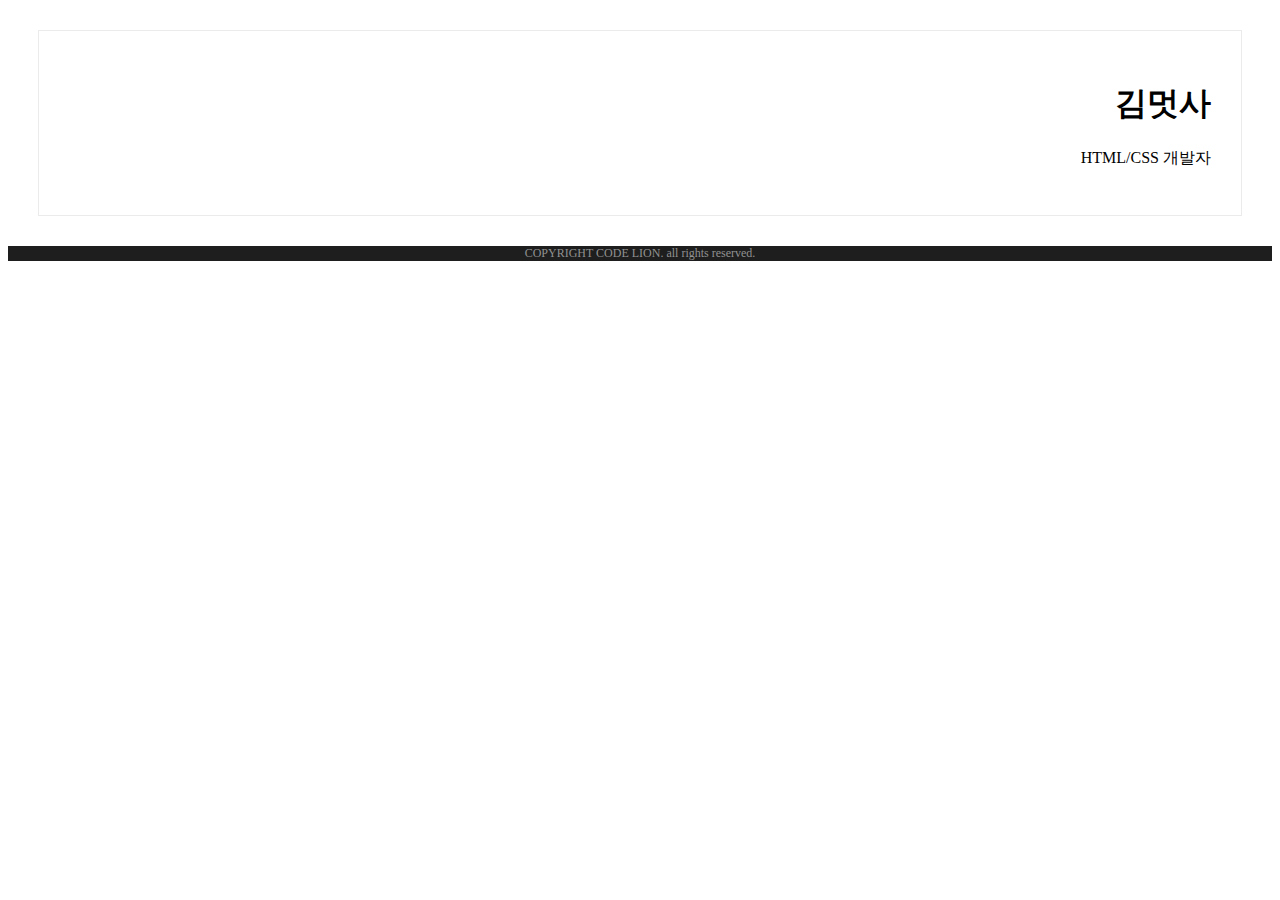
==== index.html @ 8770b238 "study" ====
<!DOCTYPE html>
<html>
  <head>
    <meta charset="utf-8">
    <link rel="stylesheet", href="codelion.css">
  </head>
  <body>
    <div class="mainbox">
      <h1>김멋사</h1>
      <p>HTML/CSS 개발자</p>
    </div>
    <footer>
      COPYRIGHT CODE LION. all rights reserved.
    </footer>
  </body>
</html>
---- codelion.css ----
footer {
  text-align: center;
  background-color: #1e1e1e;
  font-size: 12px;
  color: #919191;
}

.mainbox {
  width=610px;
  margin-left: auto;
  margin-right: auto;
  border: 1px solid #ebebeb;
  text-align: right;
  padding: 30px;
  margin: 30px;
}
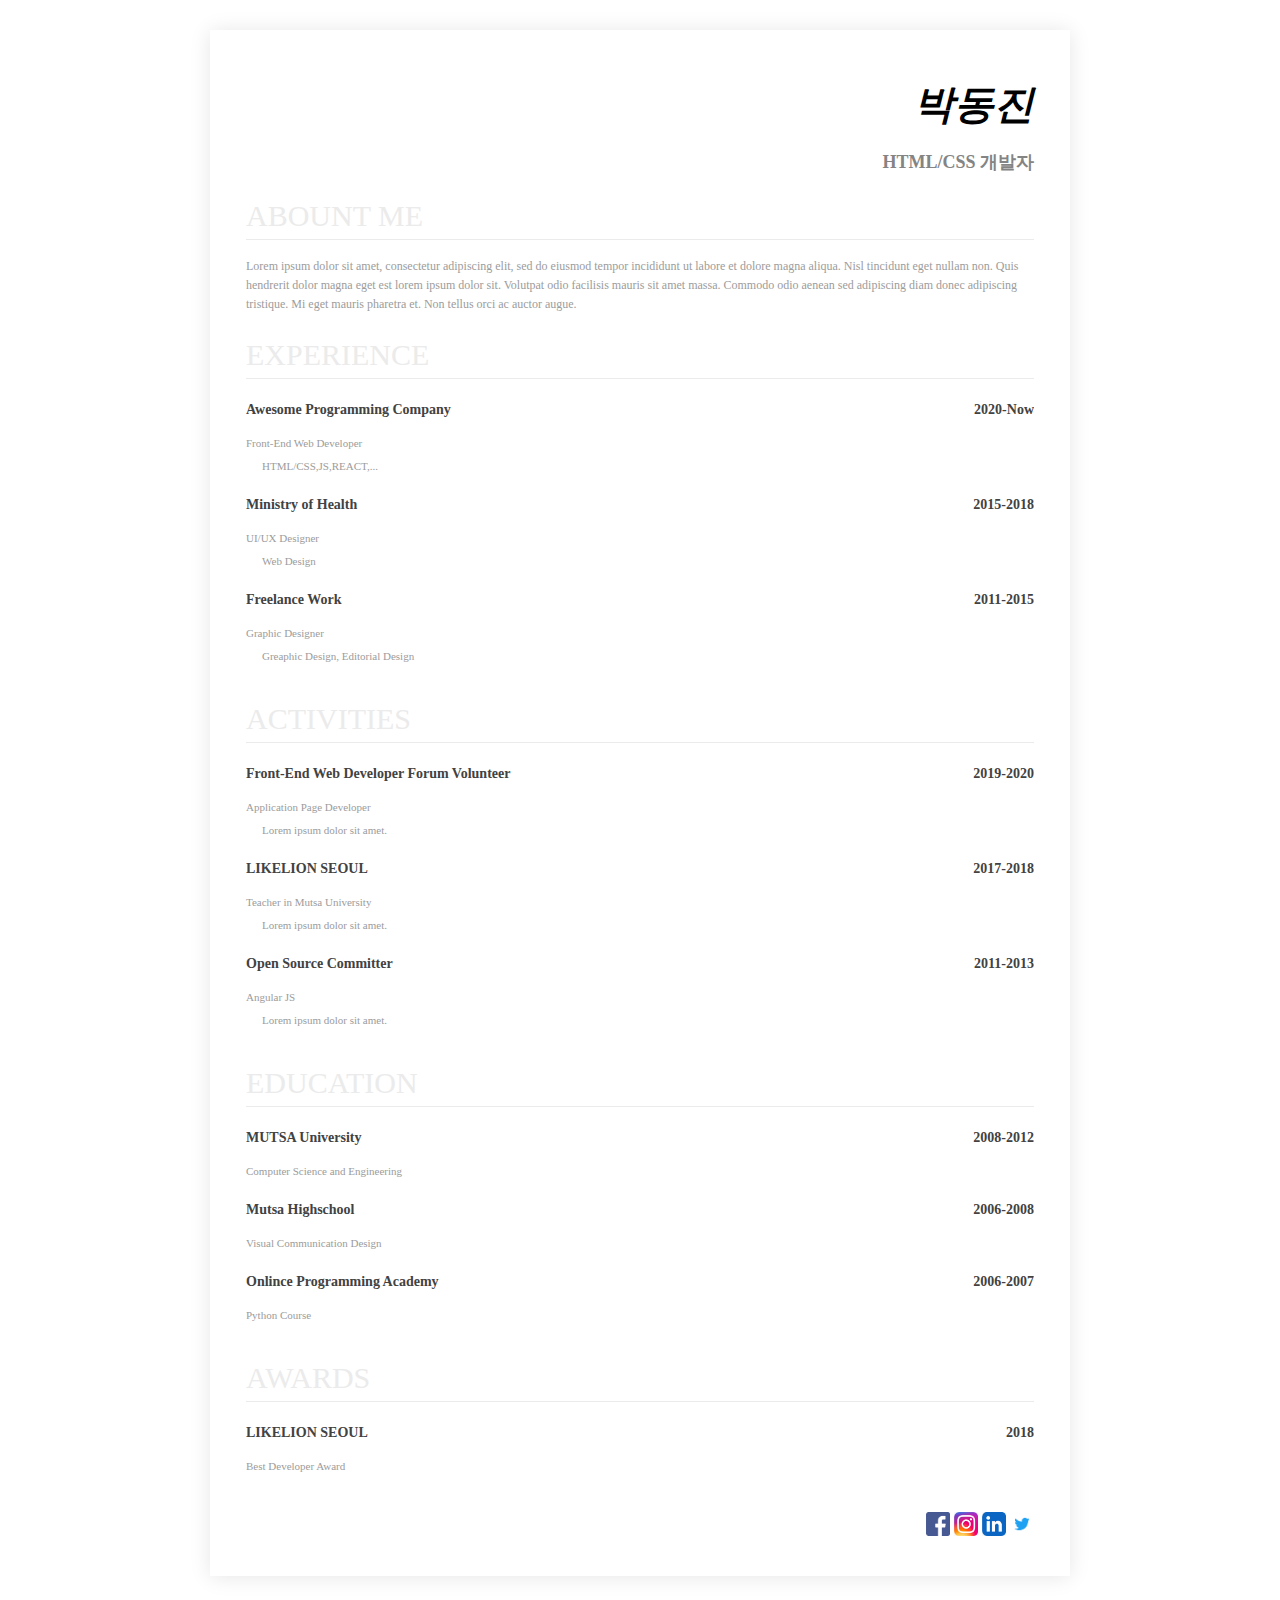
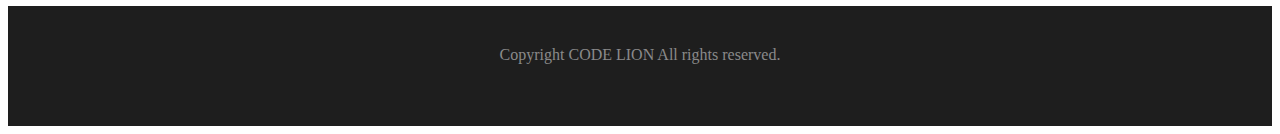
==== commit 734bceb8: "study" ====
--- a/index.html
+++ b/index.html
@@ -2,15 +2,100 @@
 <html>
   <head>
     <meta charset="utf-8">
-    <link rel="stylesheet", href="codelion.css">
+    <title>박동진의 이력서</title>
+    <link rel="stylesheet" href="codelion.css">
   </head>
   <body>
     <div class="mainbox">
-      <h1>김멋사</h1>
-      <p>HTML/CSS 개발자</p>
+      <section class="topbox">
+        <h1>박동진</h1>
+        <p class="subtop">HTML/CSS 개발자</p>
+      </section>
+      <section class="middlebox">
+        <h2>ABOUNT ME</h2>
+        <p class="abme">Lorem ipsum dolor sit amet, consectetur adipiscing elit, sed do eiusmod tempor incididunt ut labore et dolore magna aliqua. Nisl tincidunt eget nullam non. Quis hendrerit dolor magna eget est lorem ipsum dolor sit. Volutpat odio facilisis mauris sit amet massa. Commodo odio aenean sed adipiscing diam donec adipiscing tristique. Mi eget mauris pharetra et. Non tellus orci ac auctor augue.</p>
+      </section>
+      <section class="middlebox">
+        <h2>EXPERIENCE</h2>
+        <div class="middle-sub">
+          <section class="ms-wrap">
+            <p class="ms-name">Awesome Programming Company</p>
+            <p class="ms-year">2020-Now</p>
+          </section>
+          <p>Front-End Web Developer</p>
+          <p class="ms-sub">HTML/CSS,JS,REACT,...</p>
+          <section class="ms-wrap">
+            <p class="ms-name">Ministry of Health</p>
+            <p class="ms-year">2015-2018</p>
+          </section>
+          <p>UI/UX Designer</p>
+          <p class="ms-sub">Web Design</p>
+          <section class="ms-wrap">
+            <p class="ms-name">Freelance Work</p>
+            <p class="ms-year">2011-2015</p>
+          </section>
+          <p>Graphic Designer</p>
+          <p class="ms-sub">Greaphic Design, Editorial Design</p>
+        </div>
+
+        <h2>ACTIVITIES</h2>
+        <div class="middle-sub">
+          <section class="ms-wrap">
+            <p class="ms-name">Front-End Web Developer Forum Volunteer</p>
+            <p class="ms-year">2019-2020</p>
+          </section>
+          <p>Application Page Developer</p>
+          <p class="ms-sub">Lorem ipsum dolor sit amet.</p>
+          <section class="ms-wrap">
+            <p class="ms-name">LIKELION SEOUL</p>
+            <p class="ms-year">2017-2018</p>
+          </section>
+          <p>Teacher in Mutsa University</p>
+          <p class="ms-sub">Lorem ipsum dolor sit amet.</p>
+          <section class="ms-wrap">
+            <p class="ms-name">Open Source Committer</p>
+            <p class="ms-year">2011-2013</p>
+          </section>
+          <p>Angular JS</p>
+          <p class="ms-sub">Lorem ipsum dolor sit amet.</p>
+        </div>
+
+      <h2>EDUCATION</h2>
+      <div class="middle-sub">
+        <section class="ms-wrap">
+          <p class="ms-name">MUTSA University</p>
+          <p class="ms-year">2008-2012</p>
+        </section>
+        <p>Computer Science and Engineering</p>
+        <section class="ms-wrap">
+          <p class="ms-name">Mutsa Highschool</p>
+          <p class="ms-year">2006-2008</p>
+        </section>
+        <p>Visual Communication Design</p>
+        <section class="ms-wrap">
+          <p class="ms-name">Onlince Programming Academy</p>
+          <p class="ms-year">2006-2007</p>
+        </section>
+        <p>Python Course</p>
+      </div>
+
+      <h2>AWARDS</h2>
+      <div class="middle-sub">
+        <section class="ms-wrap">
+          <p class="ms-name">LIKELION SEOUL</p>
+          <p class="ms-year">2018</p>
+        </section>
+        <p>Best Developer Award</p>
+      </div>
+      <div class="sns">
+        <a href="http://facebook.com"><img class="sns-img" src="img/facebook.png"></a>
+        <a href="http://instagram.com"><img class="sns-img" src="img/insta.png"></a>
+        <a href="http://linked-in.com"><img class="sns-img" src="img/linked-in.png"></a>
+        <a href="http://twitter.com"><img class="sns-img" src="img/twitter.png"></a>
+      </div>
     </div>
-    <footer>
-      COPYRIGHT CODE LION. all rights reserved.
-    </footer>
+
+
+    <footer>Copyright CODE LION All rights reserved.</footer>
   </body>
 </html>
--- a/codelion.css
+++ b/codelion.css
@@ -1,16 +1,93 @@
+
+h1 {
+  font-size: 40px;
+  font-style: italic;
+  margin-bottom: 12px;
+}
+
+h2 {
+  border-bottom: 1px solid #EBEBEB;
+  color: #EBEBEB;
+  font-size: 30px;
+  font-weight: lighter;
+  padding-bottom: 6px;
+}
+
 footer {
+  color: #8A8A8A;
+  background-color: #1E1E1E;
+  height: 80px;
   text-align: center;
-  background-color: #1e1e1e;
-  font-size: 12px;
-  color: #919191;
+  padding-top:40px;
 }
 
 .mainbox {
-  width=610px;
+  width: 820px;
+  padding: 20px;
+  margin: 30px;
+  margin-right: auto;
   margin-left: auto;
-  margin-right: auto;
-  border: 1px solid #ebebeb;
+  box-shadow: 0 1px 20px 0 rgba(0, 0, 0, 0.1);
+}
+
+.topbox {
   text-align: right;
-  padding: 30px;
-  margin: 30px;
+  margin: 16px;
 }
+
+
+.subtop {
+  color: #848484;
+  font-weight: bold;
+  font-size: 18px;
+}
+
+.middlebox {
+  margin: 16px;
+}
+
+.abme {
+  color: #9C9C9C;
+  font-size: 12px;
+  line-height: 19px;
+  margin-top: -8px;
+}
+
+.middle-sub {
+  margin-top: -16px;
+  font-size: 11px;
+  color: #9C9C9C;
+  margin-bottom: 40px;
+}
+
+.ms-name {
+  font-size:14px;
+  font-weight: bold;
+  float: left;
+  color: #424242;
+}
+
+.ms-year {
+  font-size:14px;
+  font-weight: bold;
+  float: right;
+  color: #424242;
+}
+
+.ms-wrap {
+  overflow: hidden;
+  margin-bottom: -6px;
+}
+
+.ms-sub {
+  padding-left: 16px;
+}
+
+.sns {
+  text-align: right;
+}
+
+.sns-img {
+  width: 24px;
+  height: 24px;
+}
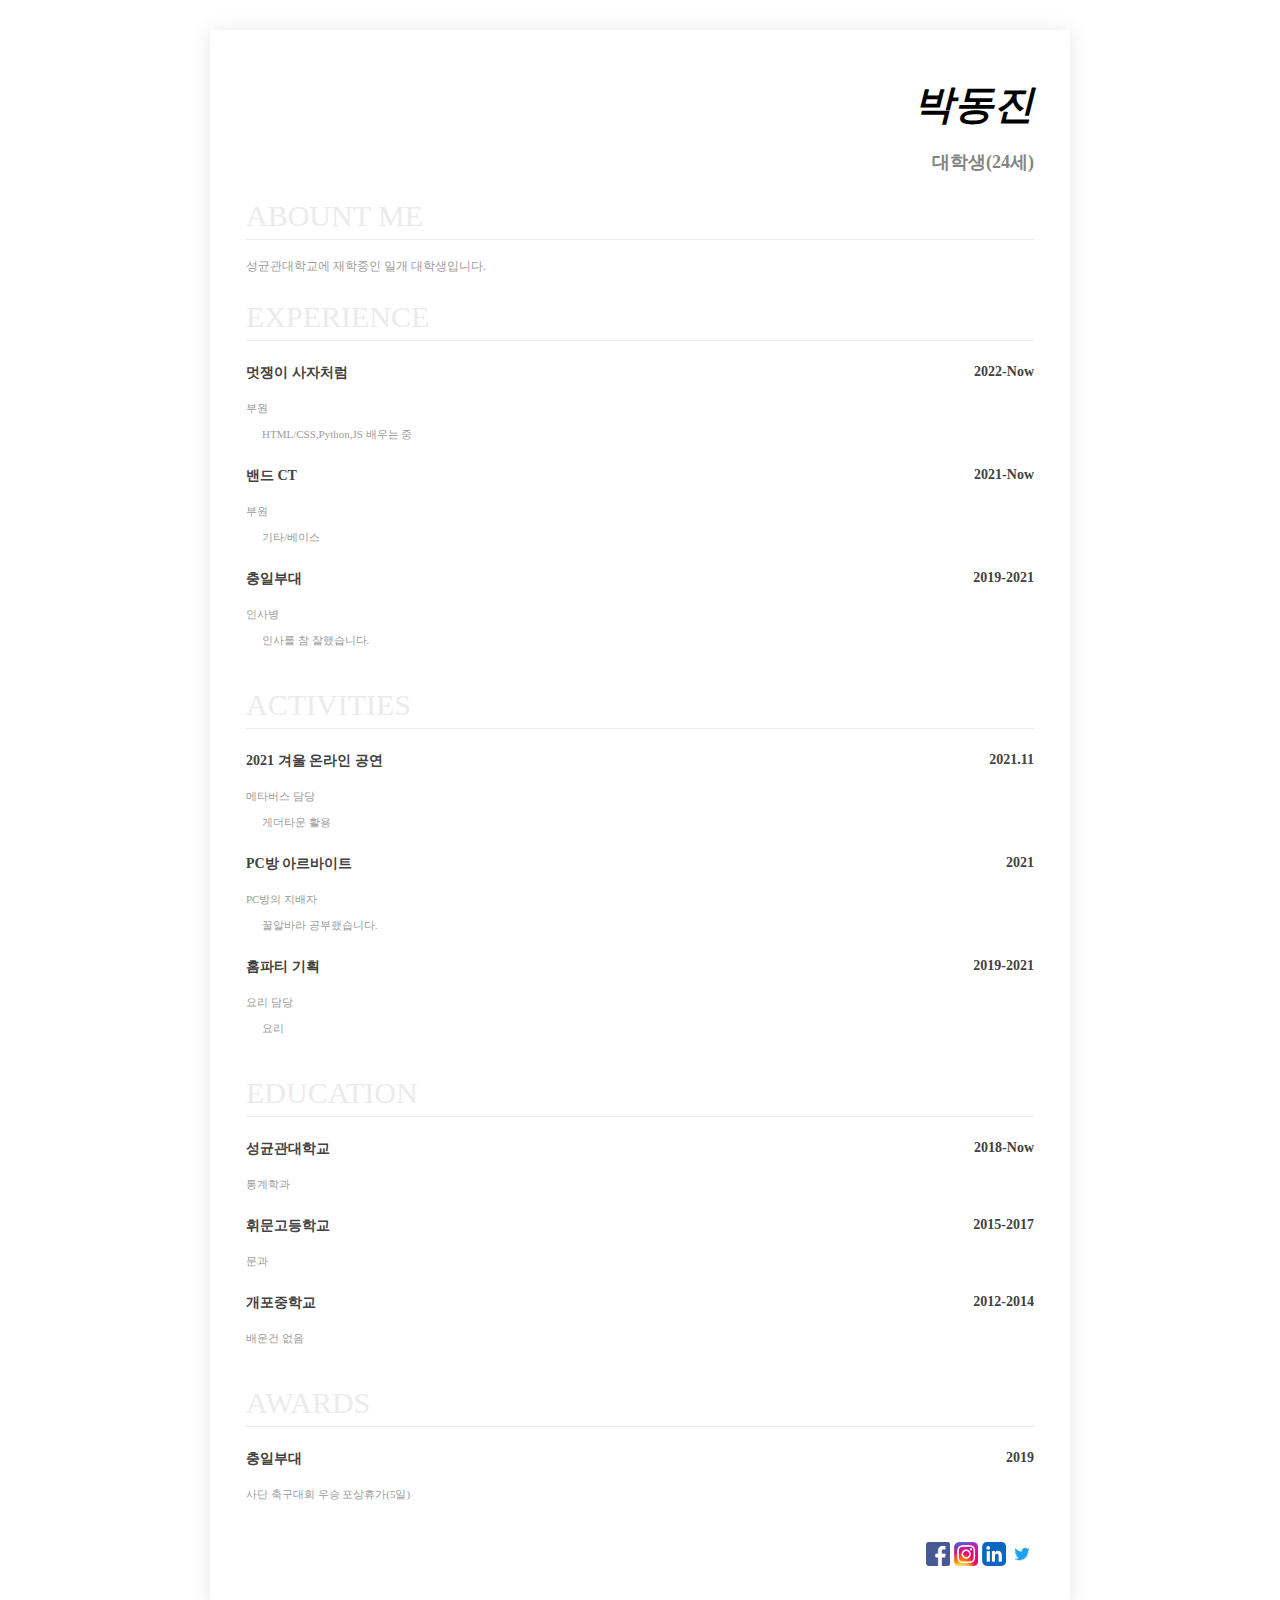
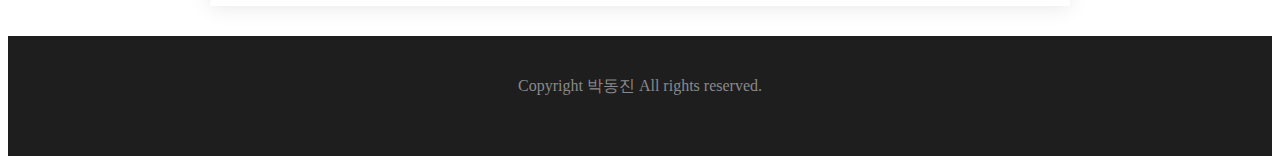
==== commit badbe38f: "study" ====
--- a/index.html
+++ b/index.html
@@ -9,83 +9,84 @@
     <div class="mainbox">
       <section class="topbox">
         <h1>박동진</h1>
-        <p class="subtop">HTML/CSS 개발자</p>
+        <p class="subtop">대학생(24세)</p>
       </section>
       <section class="middlebox">
         <h2>ABOUNT ME</h2>
-        <p class="abme">Lorem ipsum dolor sit amet, consectetur adipiscing elit, sed do eiusmod tempor incididunt ut labore et dolore magna aliqua. Nisl tincidunt eget nullam non. Quis hendrerit dolor magna eget est lorem ipsum dolor sit. Volutpat odio facilisis mauris sit amet massa. Commodo odio aenean sed adipiscing diam donec adipiscing tristique. Mi eget mauris pharetra et. Non tellus orci ac auctor augue.</p>
+        <p class="abme">성균관대학교에 재학중인 일개 대학생입니다.</p>
       </section>
       <section class="middlebox">
         <h2>EXPERIENCE</h2>
         <div class="middle-sub">
           <section class="ms-wrap">
-            <p class="ms-name">Awesome Programming Company</p>
-            <p class="ms-year">2020-Now</p>
+            <p class="ms-name">멋쟁이 사자처럼</p>
+            <p class="ms-year">2022-Now</p>
           </section>
-          <p>Front-End Web Developer</p>
-          <p class="ms-sub">HTML/CSS,JS,REACT,...</p>
+          <p>부원</p>
+          <p class="ms-sub">HTML/CSS,Python,JS 배우는 중</p>
           <section class="ms-wrap">
-            <p class="ms-name">Ministry of Health</p>
-            <p class="ms-year">2015-2018</p>
+            <p class="ms-name">밴드 CT</p>
+            <p class="ms-year">2021-Now</p>
           </section>
-          <p>UI/UX Designer</p>
-          <p class="ms-sub">Web Design</p>
+          <p>부원</p>
+          <p class="ms-sub">기타/베이스</p>
           <section class="ms-wrap">
-            <p class="ms-name">Freelance Work</p>
-            <p class="ms-year">2011-2015</p>
+            <p class="ms-name">충일부대</p>
+            <p class="ms-year">2019-2021</p>
           </section>
-          <p>Graphic Designer</p>
-          <p class="ms-sub">Greaphic Design, Editorial Design</p>
+          <p>인사병</p>
+          <p class="ms-sub">인사를 참 잘했습니다.</p>
         </div>
 
         <h2>ACTIVITIES</h2>
         <div class="middle-sub">
           <section class="ms-wrap">
-            <p class="ms-name">Front-End Web Developer Forum Volunteer</p>
-            <p class="ms-year">2019-2020</p>
+            <p class="ms-name">2021 겨울 온라인 공연</p>
+            <p class="ms-year">2021.11
+            </p>
           </section>
-          <p>Application Page Developer</p>
-          <p class="ms-sub">Lorem ipsum dolor sit amet.</p>
+          <p>메타버스 담당</p>
+          <p class="ms-sub">게더타운 활용</p>
           <section class="ms-wrap">
-            <p class="ms-name">LIKELION SEOUL</p>
-            <p class="ms-year">2017-2018</p>
+            <p class="ms-name">PC방 아르바이트</p>
+            <p class="ms-year">2021</p>
           </section>
-          <p>Teacher in Mutsa University</p>
-          <p class="ms-sub">Lorem ipsum dolor sit amet.</p>
+          <p>PC방의 지배자</p>
+          <p class="ms-sub">꿀알바라 공부했습니다.</p>
           <section class="ms-wrap">
-            <p class="ms-name">Open Source Committer</p>
-            <p class="ms-year">2011-2013</p>
+            <p class="ms-name">홈파티 기획</p>
+            <p class="ms-year">2019-2021</p>
           </section>
-          <p>Angular JS</p>
-          <p class="ms-sub">Lorem ipsum dolor sit amet.</p>
+          <p>요리 담당</p>
+          <p class="ms-sub">요리</p>
         </div>
 
       <h2>EDUCATION</h2>
       <div class="middle-sub">
         <section class="ms-wrap">
-          <p class="ms-name">MUTSA University</p>
-          <p class="ms-year">2008-2012</p>
+          <p class="ms-name">성균관대학교</p>
+          <p class="ms-year">2018-Now</p>
         </section>
-        <p>Computer Science and Engineering</p>
+        <p>통계학과</p>
         <section class="ms-wrap">
-          <p class="ms-name">Mutsa Highschool</p>
-          <p class="ms-year">2006-2008</p>
+          <p class="ms-name">휘문고등학교</p>
+          <p class="ms-year">2015-2017</p>
         </section>
-        <p>Visual Communication Design</p>
+        <p>문과</p>
         <section class="ms-wrap">
-          <p class="ms-name">Onlince Programming Academy</p>
-          <p class="ms-year">2006-2007</p>
+          <p class="ms-name">개포중학교</p>
+          <p class="ms-year">2012-2014</p>
         </section>
-        <p>Python Course</p>
+        <p>배운건 없음</p>
       </div>
 
       <h2>AWARDS</h2>
       <div class="middle-sub">
         <section class="ms-wrap">
-          <p class="ms-name">LIKELION SEOUL</p>
-          <p class="ms-year">2018</p>
+          <p class="ms-name">충일부대</p>
+          <p class="ms-year">2019</p>
         </section>
-        <p>Best Developer Award</p>
+        <p>사단 축구대회 우승 포상휴가(5일)</p>
       </div>
       <div class="sns">
         <a href="http://facebook.com"><img class="sns-img" src="img/facebook.png"></a>
@@ -96,6 +97,6 @@
     </div>
 
 
-    <footer>Copyright CODE LION All rights reserved.</footer>
+    <footer>Copyright 박동진 All rights reserved.</footer>
   </body>
 </html>
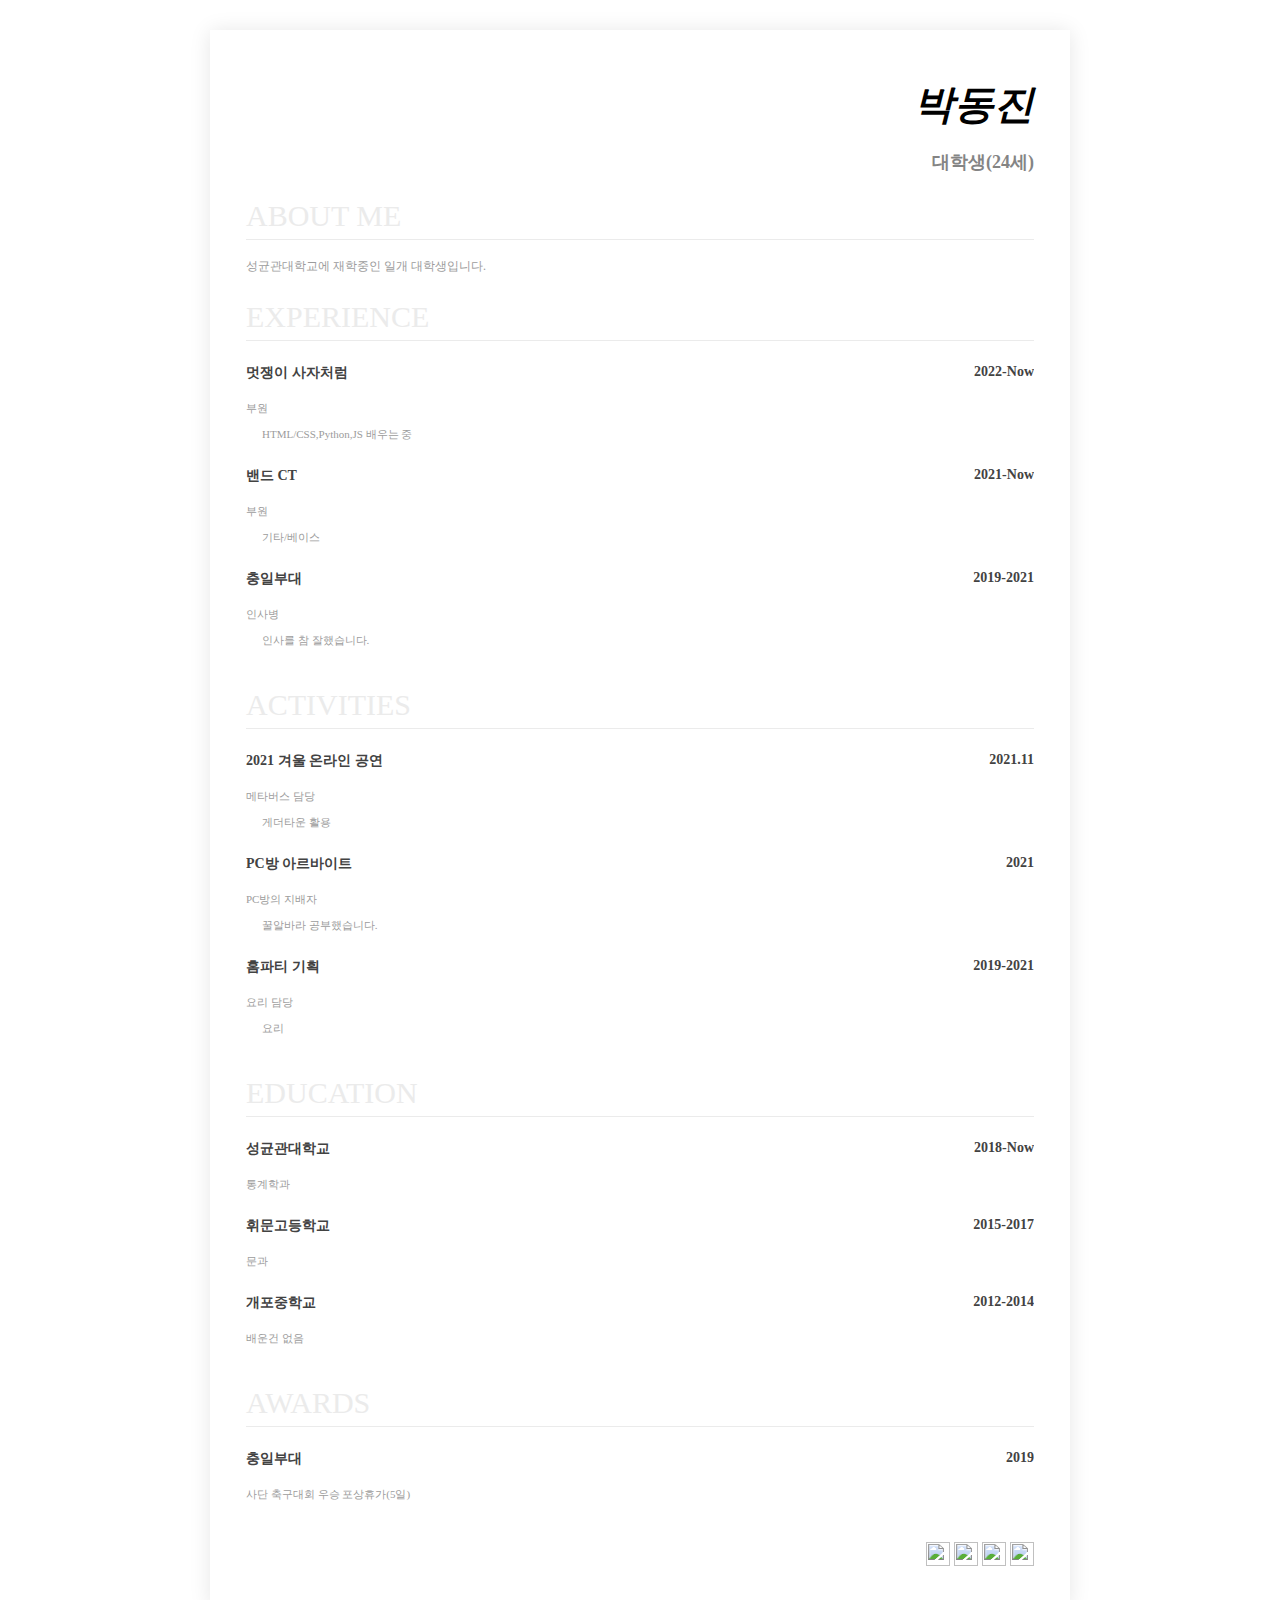
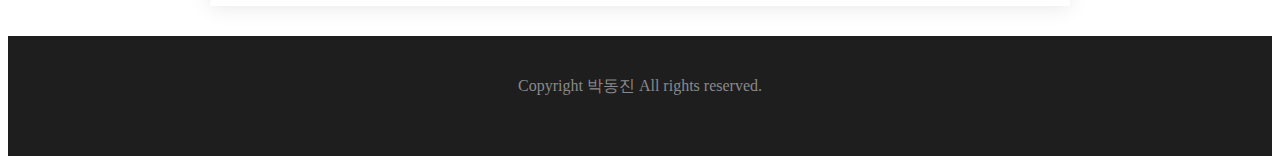
==== commit 1eddec8a: "study" ====
--- a/index.html
+++ b/index.html
@@ -12,7 +12,7 @@
         <p class="subtop">대학생(24세)</p>
       </section>
       <section class="middlebox">
-        <h2>ABOUNT ME</h2>
+        <h2>ABOUT ME</h2>
         <p class="abme">성균관대학교에 재학중인 일개 대학생입니다.</p>
       </section>
       <section class="middlebox">
